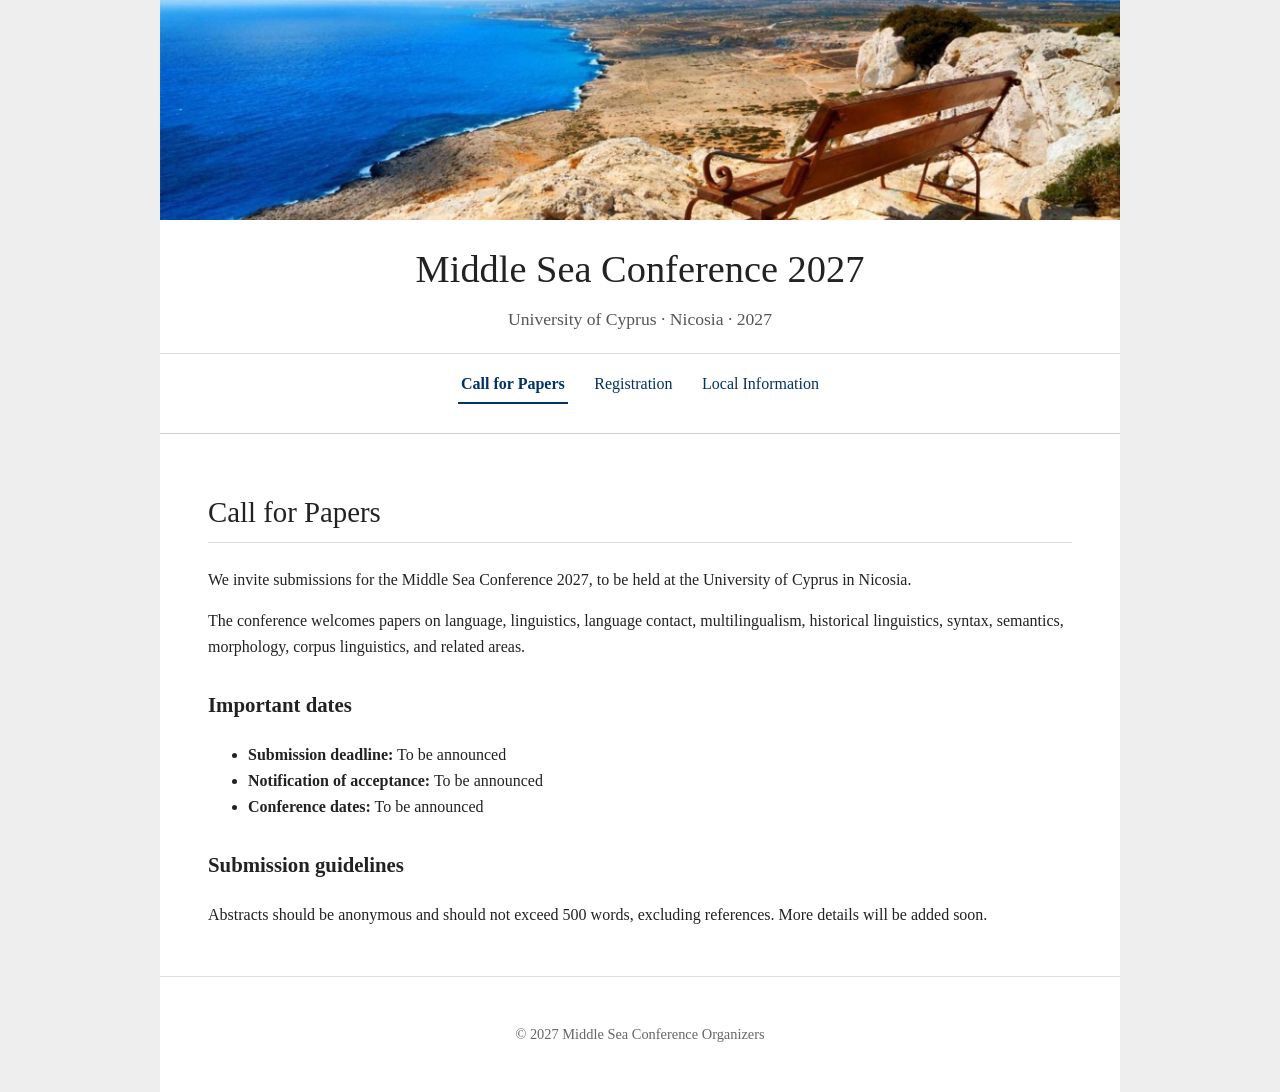
==== index.html @ bd4b580f "Rename index to index.html" ====
<!DOCTYPE html>
<html lang="en">
<head>
  <meta charset="UTF-8">
  <meta name="viewport" content="width=device-width, initial-scale=1.0">
  <title>Middle Sea Conference 2027</title>
  <link rel="stylesheet" href="style.css">
</head>
<body>

  <div class="page">

    <header>
      <img src="banner.jpg" alt="Conference banner" class="banner">

      <h1>Middle Sea Conference 2027</h1>
      <p class="date">University of Cyprus · Nicosia · 2027</p>

      <nav>
        <a href="index.html" class="active">Call for Papers</a>
        <a href="registration.html">Registration</a>
        <a href="local.html">Local Information</a>
      </nav>
    </header>

    <main>
      <h2>Call for Papers</h2>

      <p>
        We invite submissions for the Middle Sea Conference 2027, to be held at
        the University of Cyprus in Nicosia.
      </p>

      <p>
        The conference welcomes papers on language, linguistics, language contact,
        multilingualism, historical linguistics, syntax, semantics, morphology,
        corpus linguistics, and related areas.
      </p>

      <h3>Important dates</h3>

      <ul>
        <li><strong>Submission deadline:</strong> To be announced</li>
        <li><strong>Notification of acceptance:</strong> To be announced</li>
        <li><strong>Conference dates:</strong> To be announced</li>
      </ul>

      <h3>Submission guidelines</h3>

      <p>
        Abstracts should be anonymous and should not exceed 500 words, excluding
        references. More details will be added soon.
      </p>
    </main>

    <footer>
      <p>&copy; 2027 Middle Sea Conference Organizers</p>
    </footer>

  </div>

</body>
</html>
---- style.css ----
body {
  margin: 0;
  padding: 0;
  background: #eeeeee;
  color: #222222;
  font-family: Georgia, "Times New Roman", serif;
  line-height: 1.6;
}

.page {
  max-width: 960px;
  margin: 0 auto;
  background: white;
  min-height: 100vh;
}

header {
  text-align: center;
  padding-bottom: 1rem;
  border-bottom: 1px solid #cccccc;
}

.banner {
  width: 100%;
  height: 220px;
  object-fit: cover;
  display: block;
}

h1 {
  margin: 1.2rem 1rem 0.3rem;
  font-size: 2.4rem;
  font-weight: normal;
}

.date {
  margin: 0 1rem 1.2rem;
  font-size: 1.1rem;
  color: #555555;
}

nav {
  margin: 1rem 0 0;
  padding: 0.8rem;
  border-top: 1px solid #dddddd;
}

nav a {
  display: inline-block;
  margin: 0 0.6rem;
  padding: 0.3rem 0.2rem;
  color: #003366;
  text-decoration: none;
  font-size: 1rem;
}

nav a:hover {
  text-decoration: underline;
}

nav a.active {
  font-weight: bold;
  border-bottom: 2px solid #003366;
}

main {
  padding: 2rem 3rem;
}

h2 {
  font-size: 1.8rem;
  font-weight: normal;
  border-bottom: 1px solid #dddddd;
  padding-bottom: 0.4rem;
}

h3 {
  margin-top: 1.8rem;
  font-size: 1.3rem;
}

footer {
  text-align: center;
  color: #666666;
  font-size: 0.9rem;
  padding: 2rem;
  border-top: 1px solid #dddddd;
}
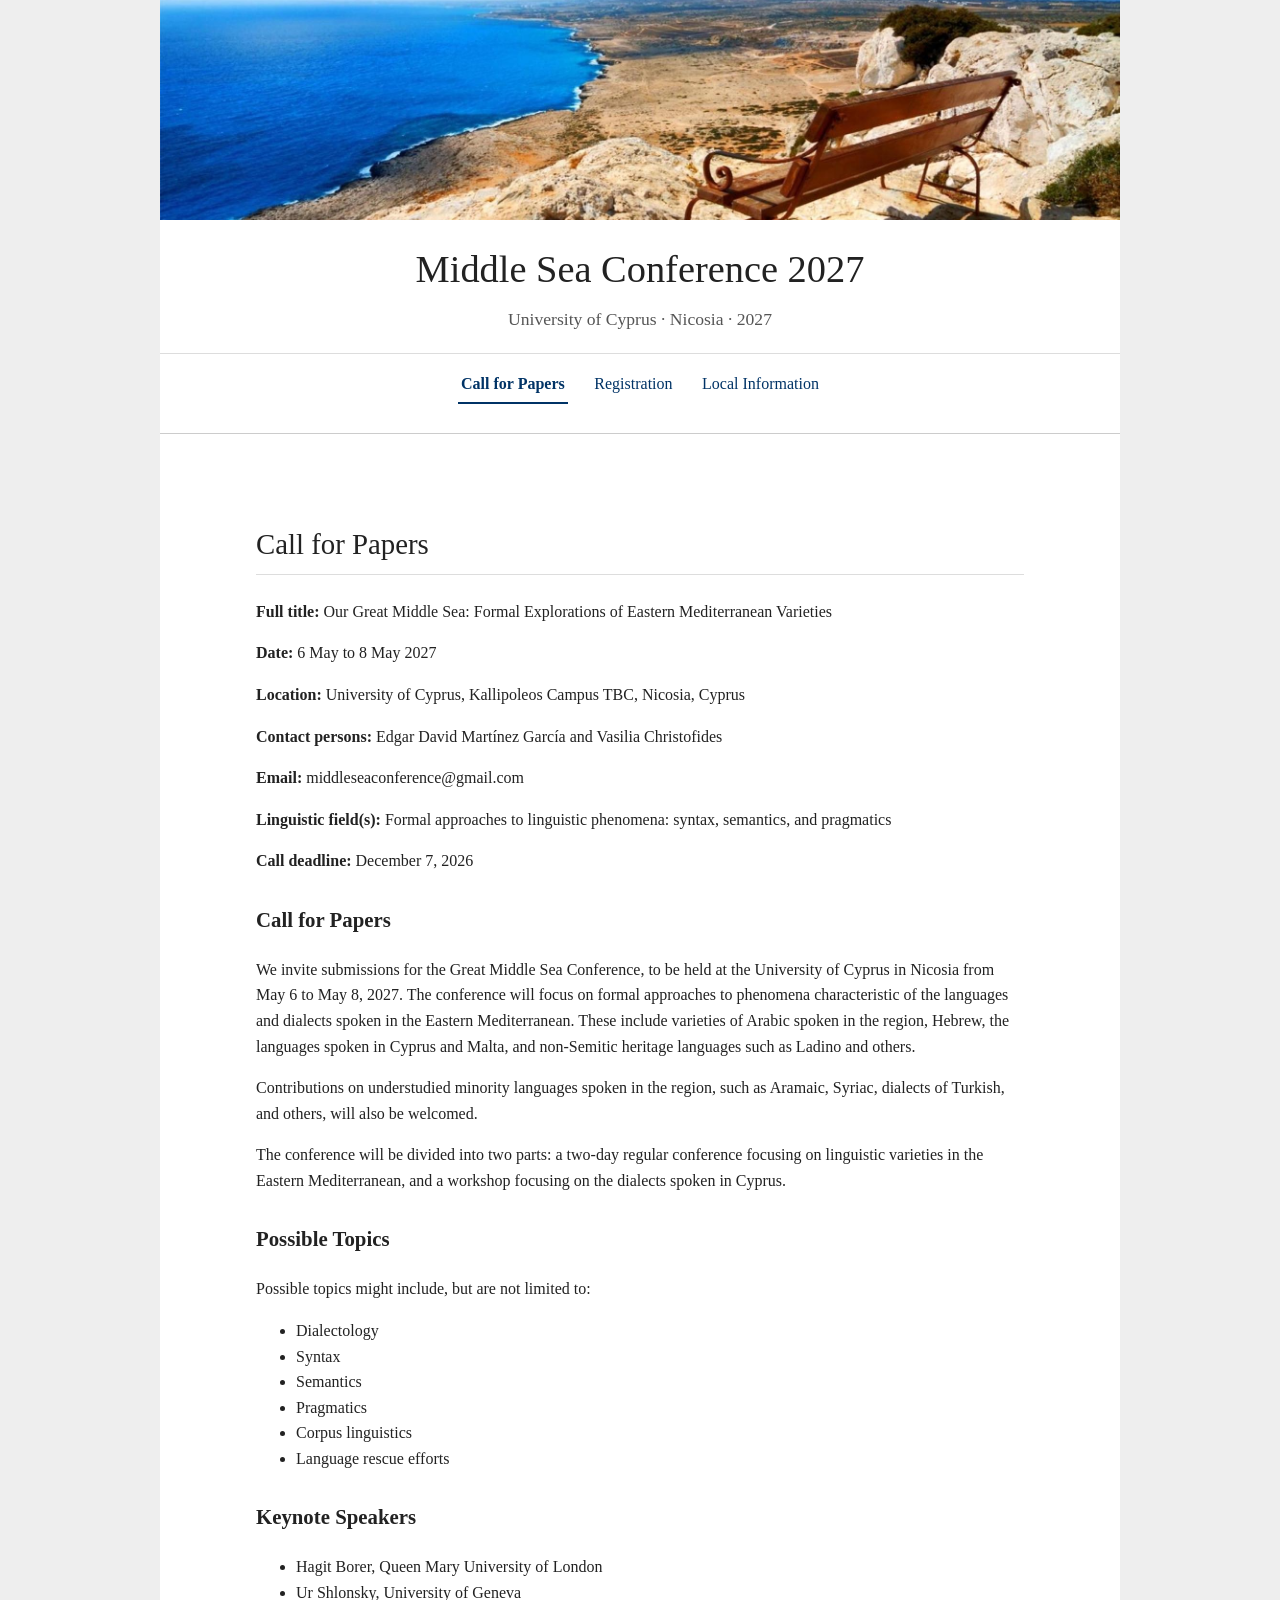
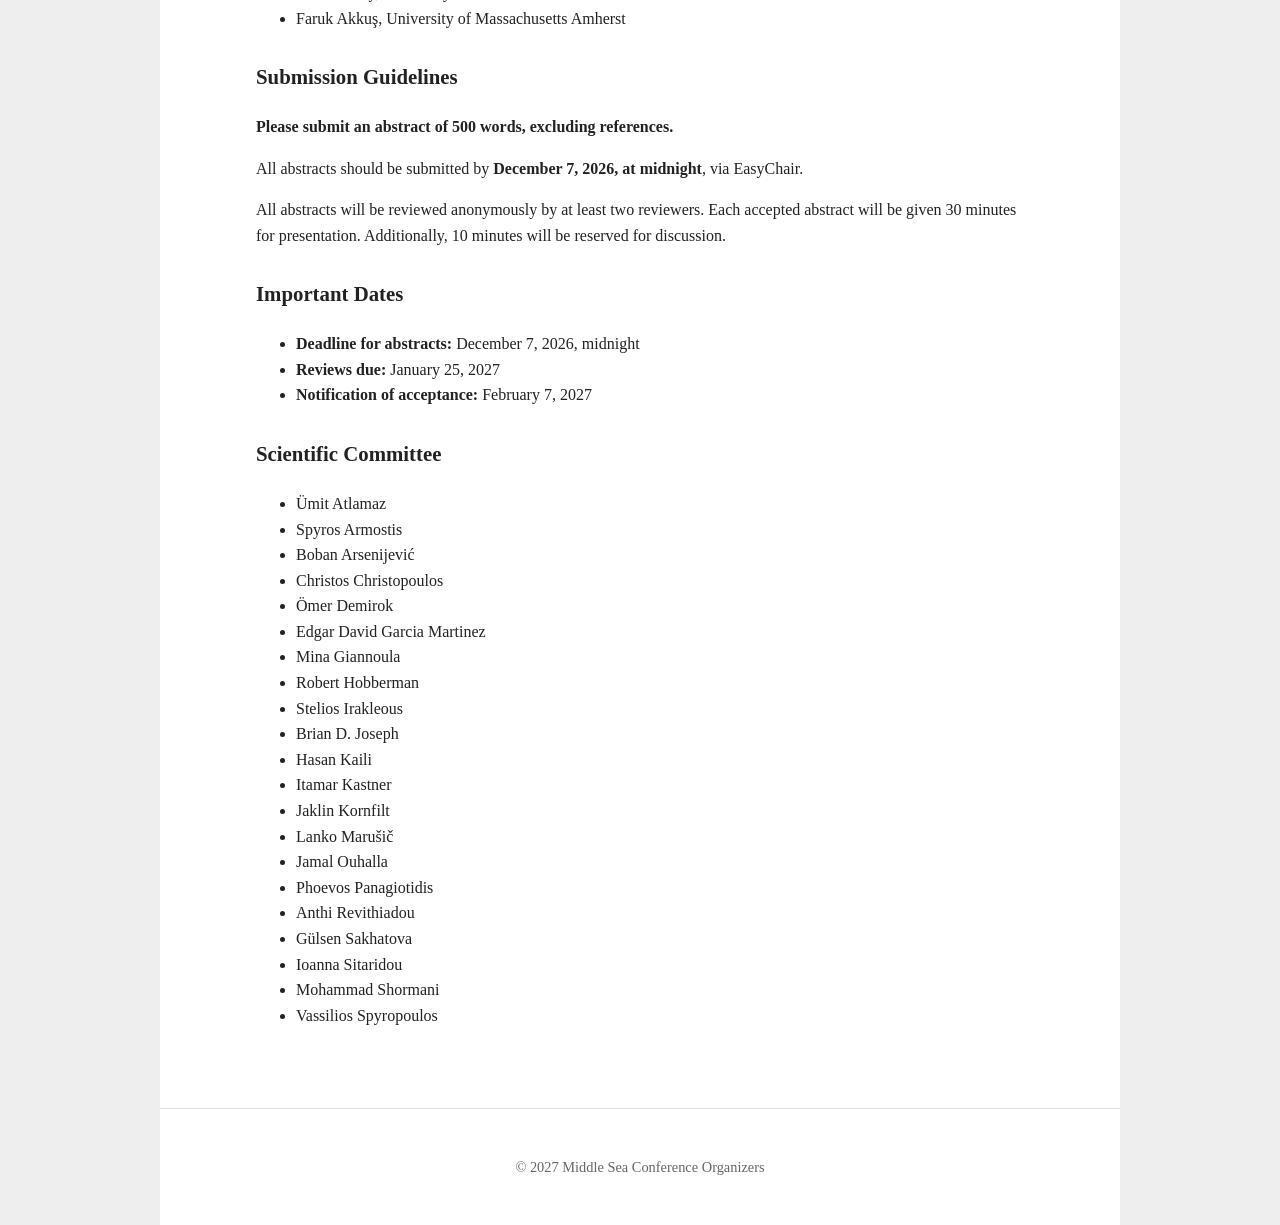
==== commit d68f8e59: "Update index.html" ====
--- a/index.html
+++ b/index.html
@@ -24,33 +24,116 @@
     </header>
 
     <main>
-      <h2>Call for Papers</h2>
+  <main>
 
-      <p>
-        We invite submissions for the Middle Sea Conference 2027, to be held at
-        the University of Cyprus in Nicosia.
-      </p>
+  <h2>Call for Papers</h2>
 
-      <p>
-        The conference welcomes papers on language, linguistics, language contact,
-        multilingualism, historical linguistics, syntax, semantics, morphology,
-        corpus linguistics, and related areas.
-      </p>
+  <section class="conference-info">
+    <p><strong>Full title:</strong> Our Great Middle Sea: Formal Explorations of Eastern Mediterranean Varieties</p>
+    <p><strong>Date:</strong> 6 May to 8 May 2027</p>
+    <p><strong>Location:</strong> University of Cyprus, Kallipoleos Campus TBC, Nicosia, Cyprus</p>
+    <p><strong>Contact persons:</strong> Edgar David Martínez García and Vasilia Christofides</p>
+    <p><strong>Email:</strong> middleseaconference@gmail.com</p>
+    <p><strong>Linguistic field(s):</strong> Formal approaches to linguistic phenomena: syntax, semantics, and pragmatics</p>
+    <p><strong>Call deadline:</strong> December 7, 2026</p>
+  </section>
 
-      <h3>Important dates</h3>
+  <h3>Call for Papers</h3>
 
-      <ul>
-        <li><strong>Submission deadline:</strong> To be announced</li>
-        <li><strong>Notification of acceptance:</strong> To be announced</li>
-        <li><strong>Conference dates:</strong> To be announced</li>
-      </ul>
+  <p>
+    We invite submissions for the Great Middle Sea Conference, to be held at the
+    University of Cyprus in Nicosia from May 6 to May 8, 2027.
+    The conference will focus on formal approaches to phenomena characteristic
+    of the languages and dialects spoken in the Eastern Mediterranean.
+    These include varieties of Arabic spoken in the region, Hebrew, the languages
+    spoken in Cyprus and Malta, and non-Semitic heritage languages such as Ladino
+    and others.
+  </p>
 
-      <h3>Submission guidelines</h3>
+  <p>
+    Contributions on understudied minority languages spoken in the region, such
+    as Aramaic, Syriac, dialects of Turkish, and others, will also be welcomed.
+  </p>
 
-      <p>
-        Abstracts should be anonymous and should not exceed 500 words, excluding
-        references. More details will be added soon.
-      </p>
+  <p>
+    The conference will be divided into two parts: a two-day regular
+    conference focusing on linguistic varieties in the Eastern Mediterranean,
+    and a workshop focusing on the dialects spoken in Cyprus.
+  </p>
+
+  <h3>Possible Topics</h3>
+
+  <p>Possible topics might include, but are not limited to:</p>
+
+  <ul>
+    <li>Dialectology</li>
+    <li>Syntax</li>
+    <li>Semantics</li>
+    <li>Pragmatics</li>
+    <li>Corpus linguistics</li>
+    <li>Language rescue efforts</li>
+  </ul>
+
+  <h3>Keynote Speakers</h3>
+
+  <ul>
+    <li>Hagit Borer, Queen Mary University of London</li>
+    <li>Ur Shlonsky, University of Geneva</li>
+    <li>Faruk Akkuş, University of Massachusetts Amherst</li>
+  </ul>
+
+  <h3>Submission Guidelines</h3>
+
+  <p>
+    <strong>Please submit an abstract of 500 words, excluding references.</strong>
+  </p>
+
+  <p>
+    All abstracts should be submitted by <strong>December 7, 2026, at midnight</strong>,
+    via EasyChair.
+  </p>
+
+  <p>
+    All abstracts will be reviewed anonymously by at least two reviewers.
+    Each accepted abstract will be given 30 minutes for presentation.
+    Additionally, 10 minutes will be reserved for discussion.
+  </p>
+
+  <h3>Important Dates</h3>
+
+  <ul>
+    <li><strong>Deadline for abstracts:</strong> December 7, 2026, midnight</li>
+    <li><strong>Reviews due:</strong> January 25, 2027</li>
+    <li><strong>Notification of acceptance:</strong> February 7, 2027</li>
+  </ul>
+
+  <h3>Scientific Committee</h3>
+
+  <ul class="committee-list">
+    <li>Ümit Atlamaz</li>
+    <li>Spyros Armostis</li>
+    <li>Boban Arsenijević</li>
+    <li>Christos Christopoulos</li>
+    <li>Ömer Demirok</li>
+    <li>Edgar David Garcia Martinez</li>
+    <li>Mina Giannoula</li>
+    <li>Robert Hobberman</li>
+    <li>Stelios Irakleous</li>
+    <li>Brian D. Joseph</li>
+    <li>Hasan Kaili</li>
+    <li>Itamar Kastner</li>
+    <li>Jaklin Kornfilt</li>
+    <li>Lanko Marušič</li>
+    <li>Jamal Ouhalla</li>
+    <li>Phoevos Panagiotidis</li>
+    <li>Anthi Revithiadou</li>
+    <li>Gülsen Sakhatova</li>
+    <li>Ioanna Sitaridou</li>
+    <li>Mohammad Shormani</li>
+    <li>Vassilios Spyropoulos</li>
+  </ul>
+
+</main>
     </main>
 
     <footer>
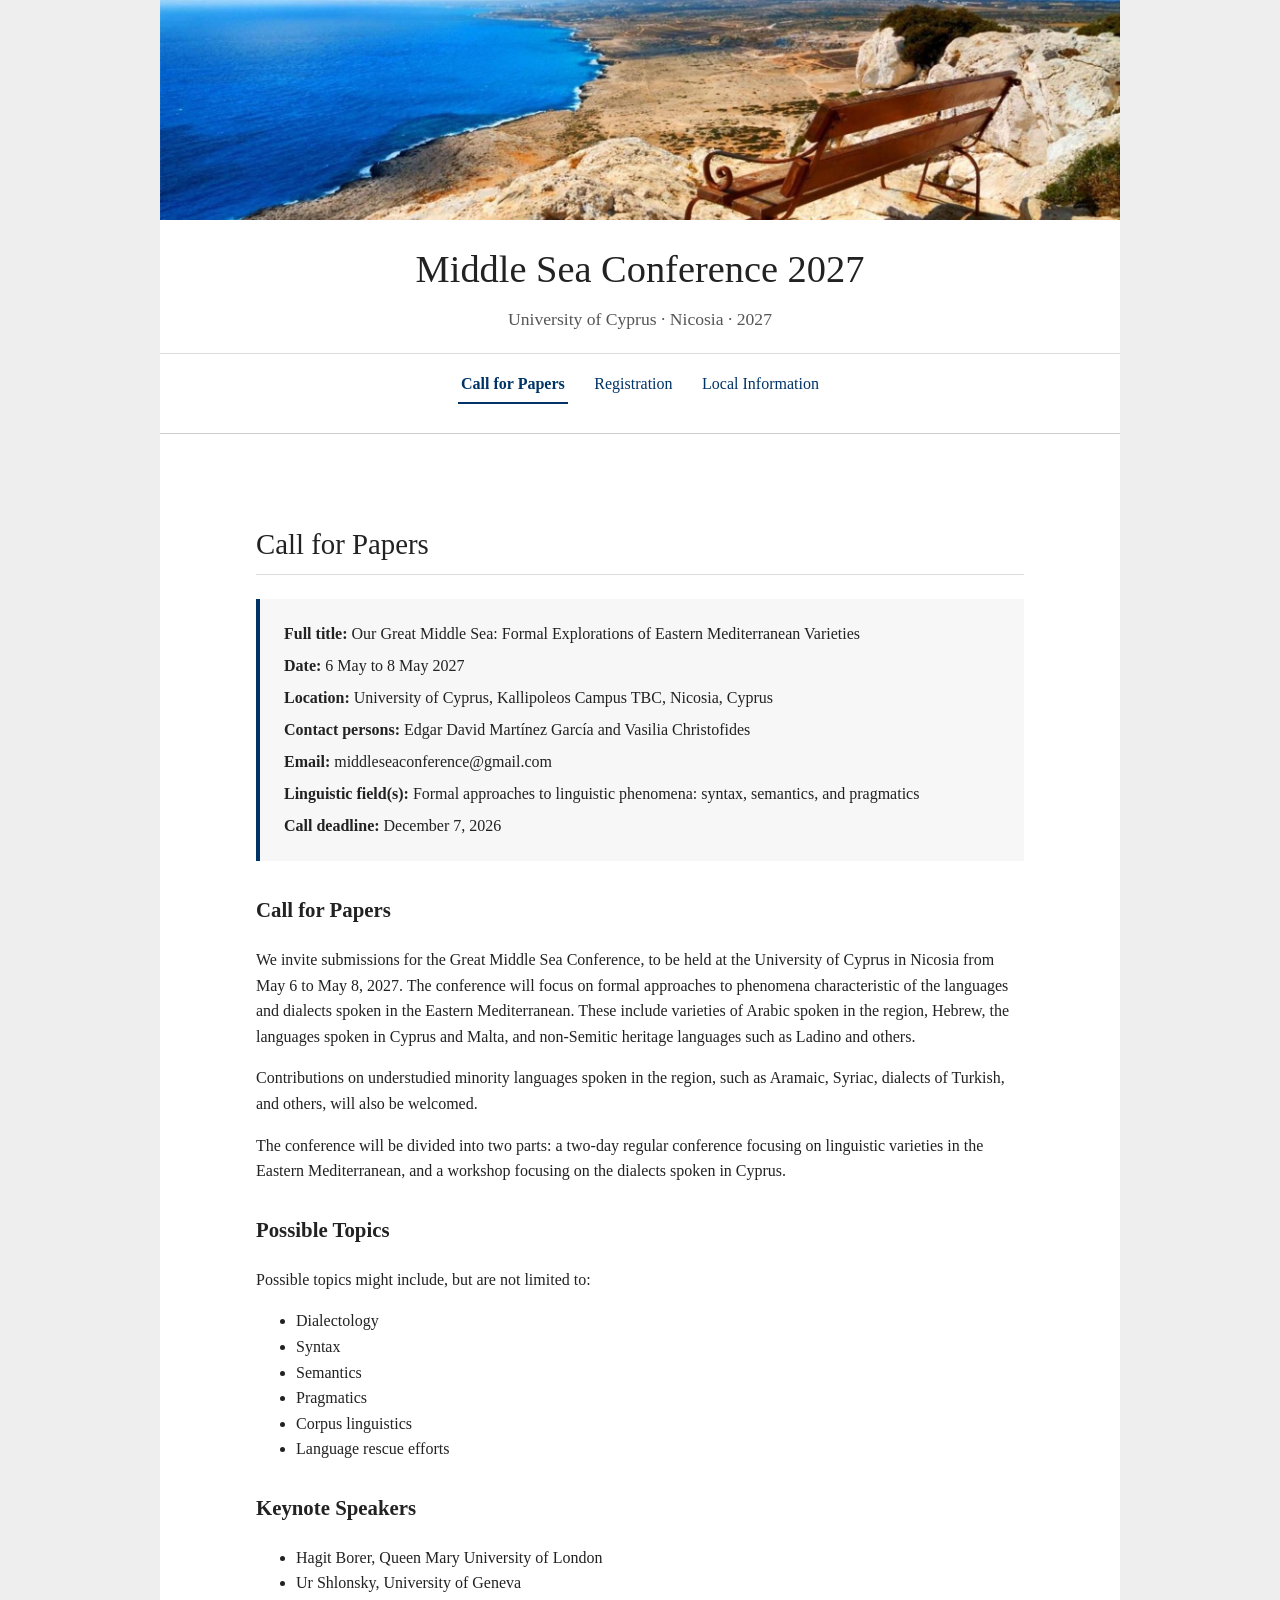
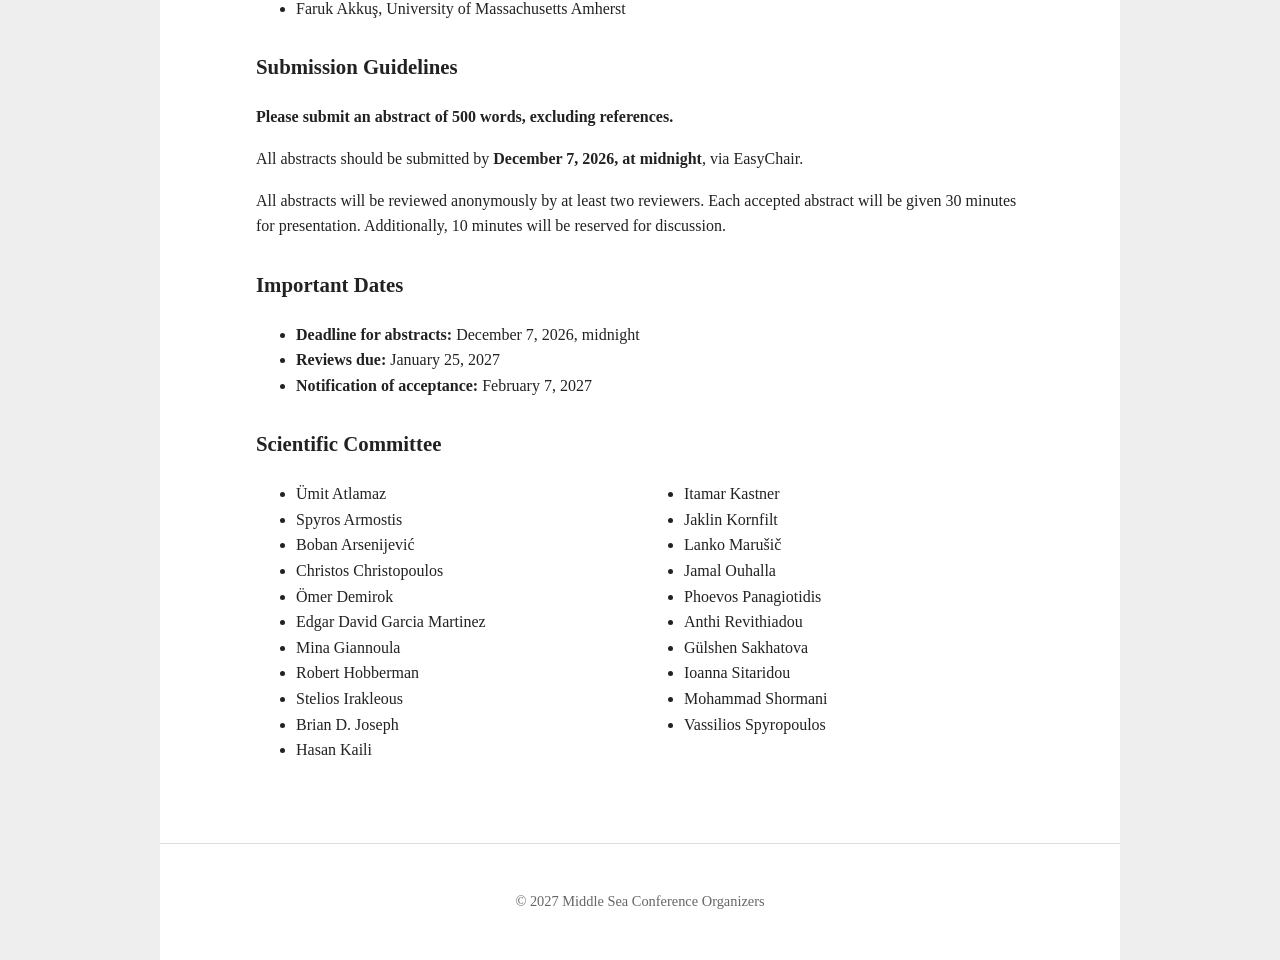
==== commit 45c93166: "Update index.html" ====
--- a/index.html
+++ b/index.html
@@ -127,7 +127,7 @@
     <li>Jamal Ouhalla</li>
     <li>Phoevos Panagiotidis</li>
     <li>Anthi Revithiadou</li>
-    <li>Gülsen Sakhatova</li>
+    <li>Gülshen Sakhatova</li>
     <li>Ioanna Sitaridou</li>
     <li>Mohammad Shormani</li>
     <li>Vassilios Spyropoulos</li>
--- a/style.css
+++ b/style.css
@@ -86,3 +86,25 @@
   padding: 2rem;
   border-top: 1px solid #dddddd;
 }
+
+.conference-info {
+  background: #f7f7f7;
+  padding: 1rem 1.5rem;
+  border-left: 4px solid #003366;
+  margin-bottom: 2rem;
+}
+
+.conference-info p {
+  margin: 0.4rem 0;
+}
+
+.committee-list {
+  columns: 2;
+  column-gap: 3rem;
+}
+
+@media (max-width: 700px) {
+  .committee-list {
+    columns: 1;
+  }
+}
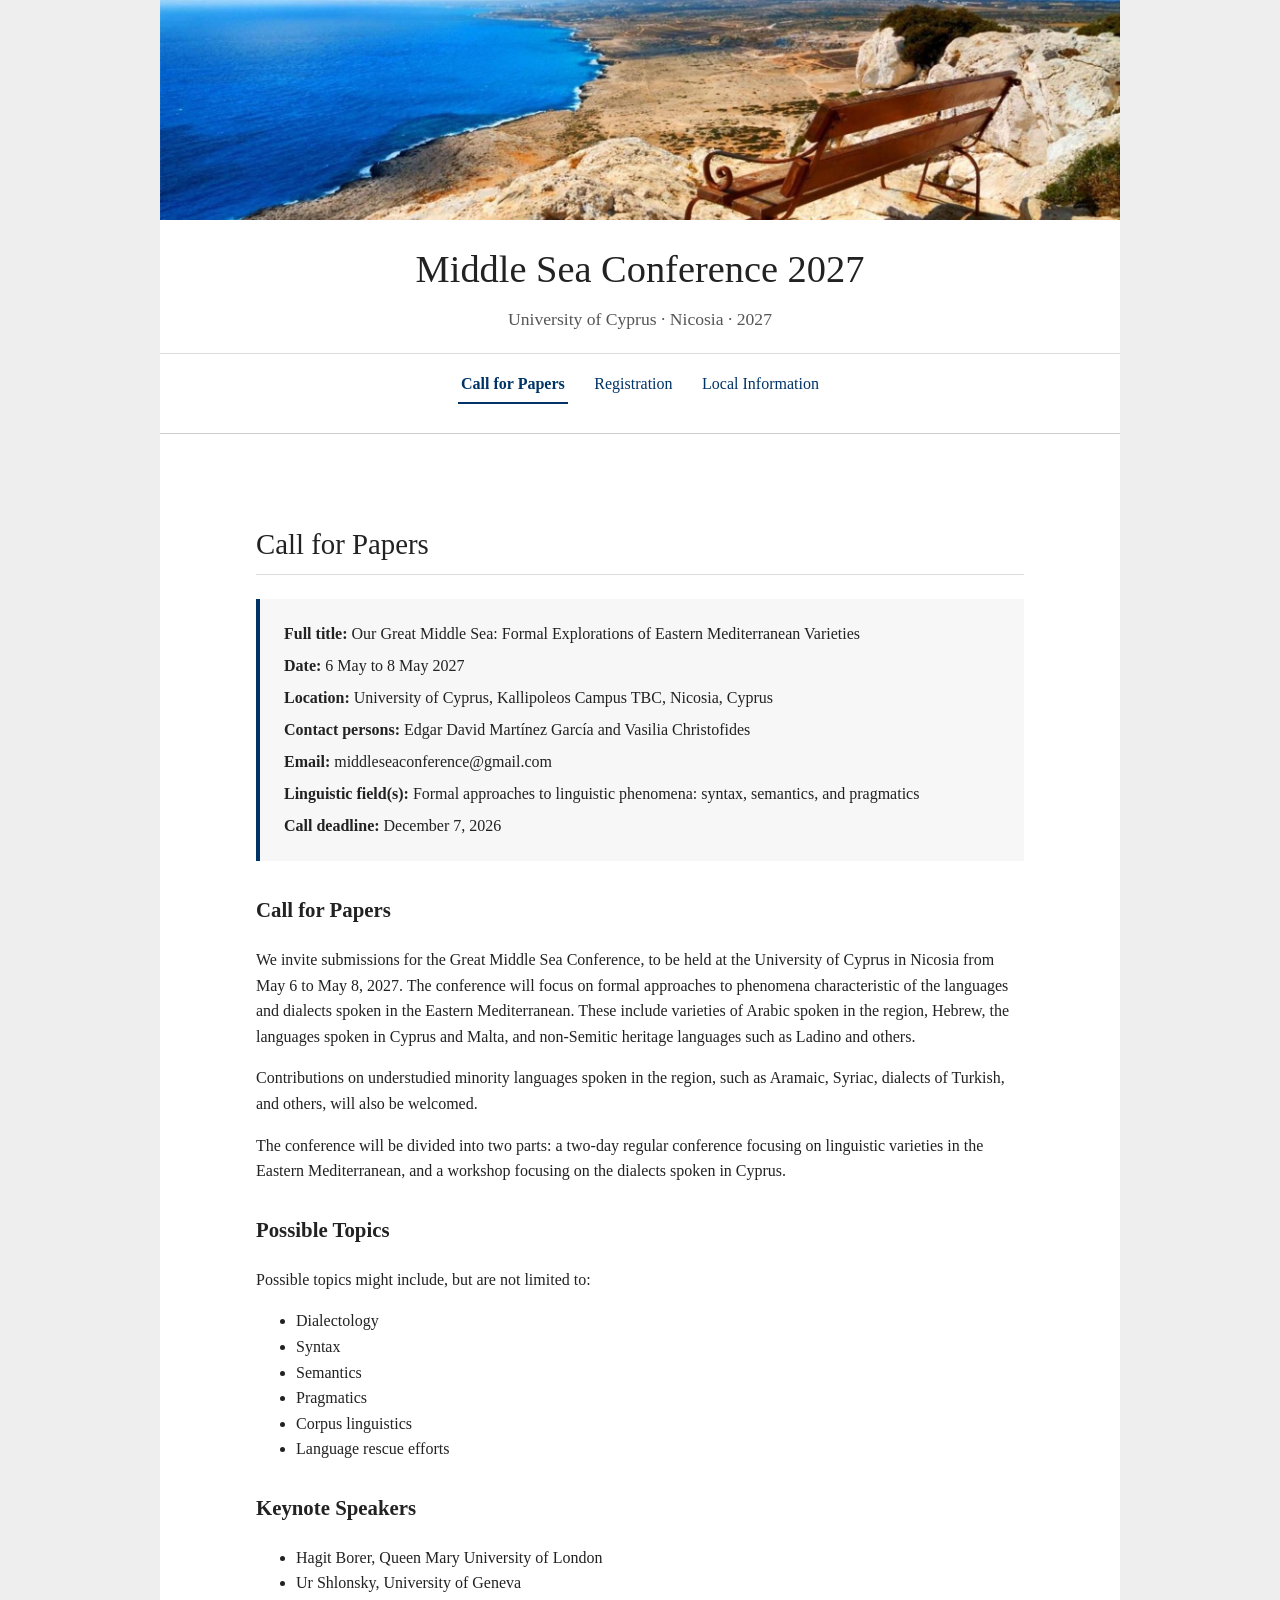
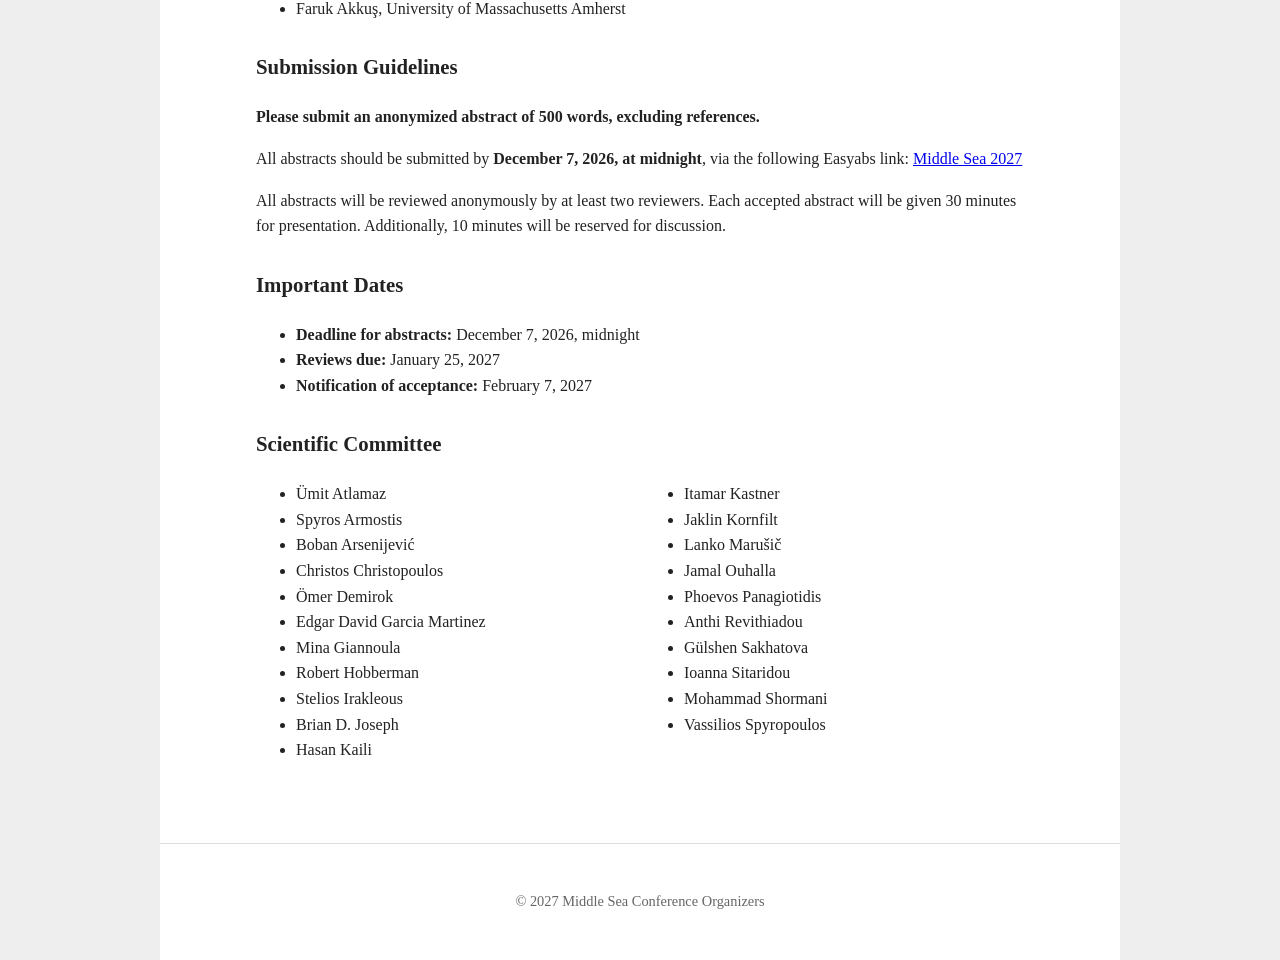
==== commit 9b08e82e: "Update index.html" ====
--- a/index.html
+++ b/index.html
@@ -85,12 +85,14 @@
   <h3>Submission Guidelines</h3>
 
   <p>
-    <strong>Please submit an abstract of 500 words, excluding references.</strong>
+    <strong>Please submit an anonymized abstract of 500 words, excluding references.</strong>
   </p>
 
   <p>
     All abstracts should be submitted by <strong>December 7, 2026, at midnight</strong>,
-    via EasyChair.
+    via the following Easyabs link: <a href="https://easyabs.linguistlist.org/conference/MiddleSea27/">
+  Middle Sea 2027
+</a>
   </p>
 
   <p>
